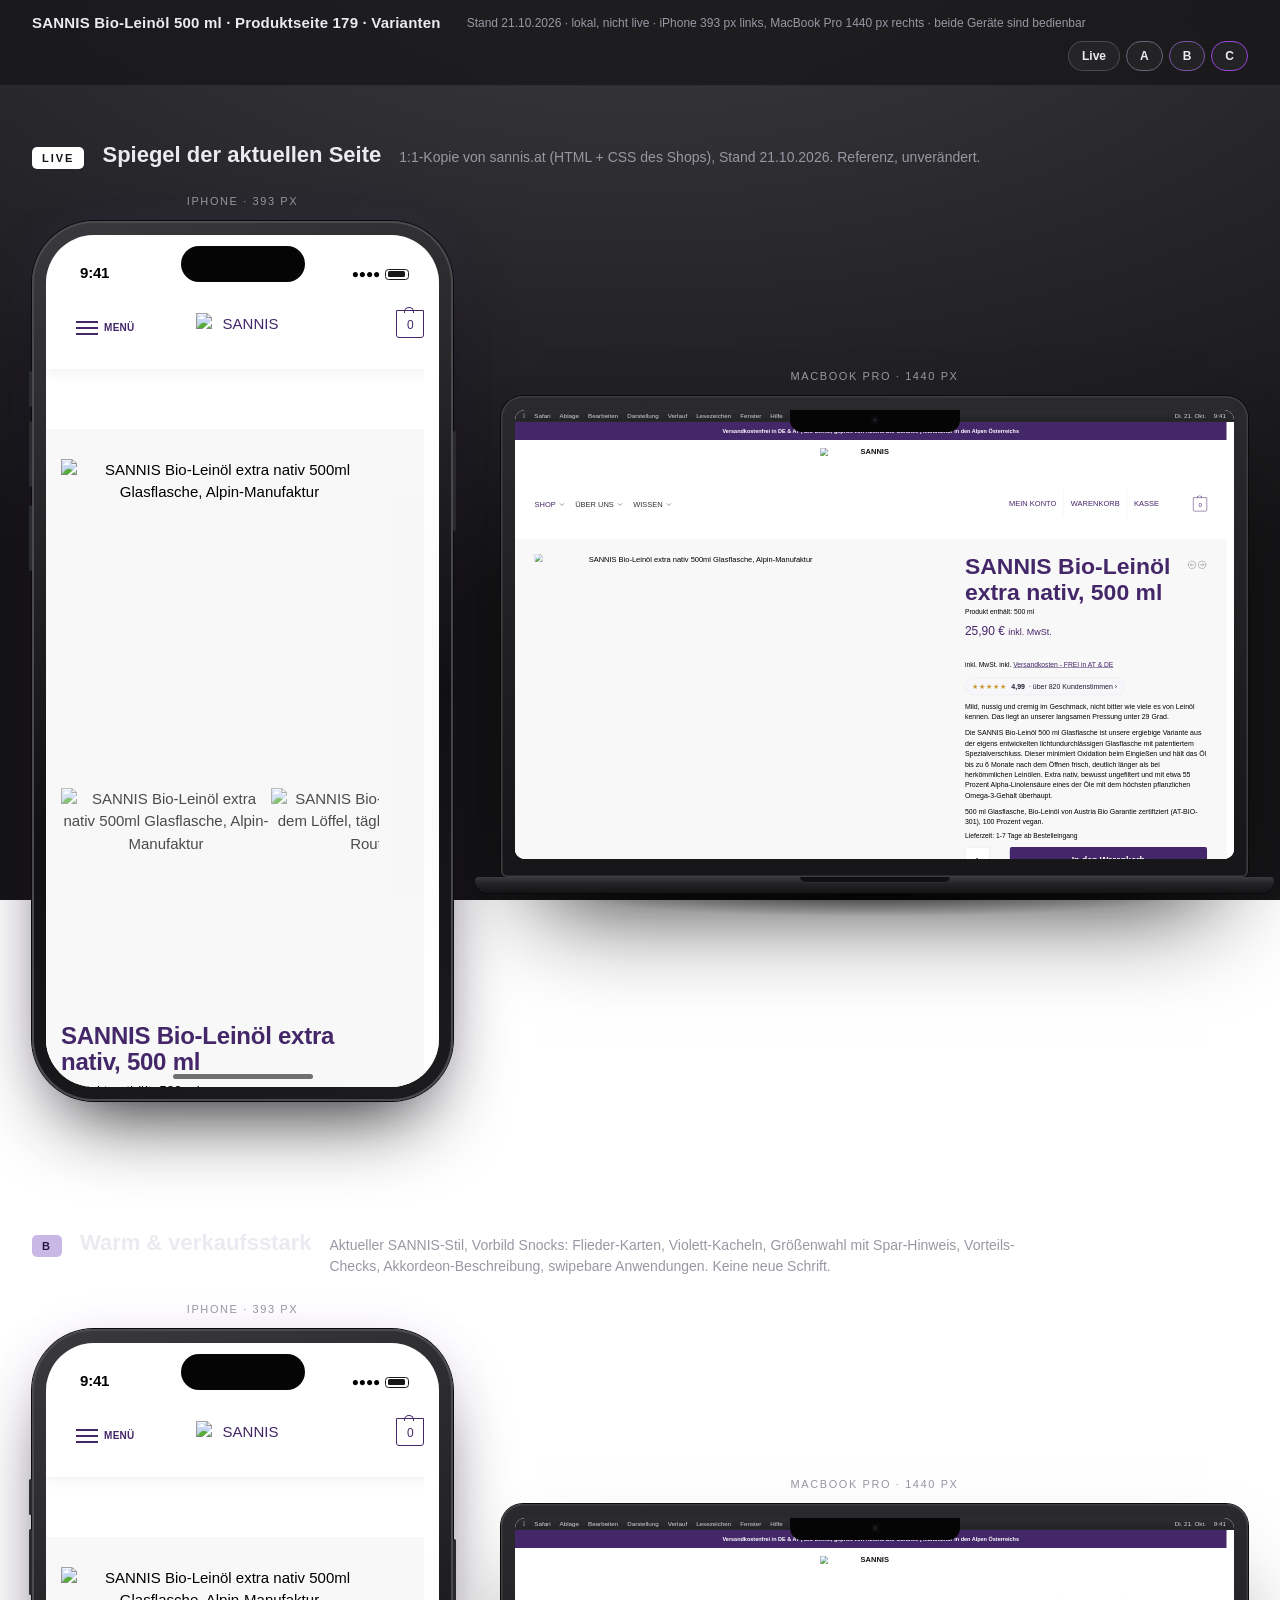
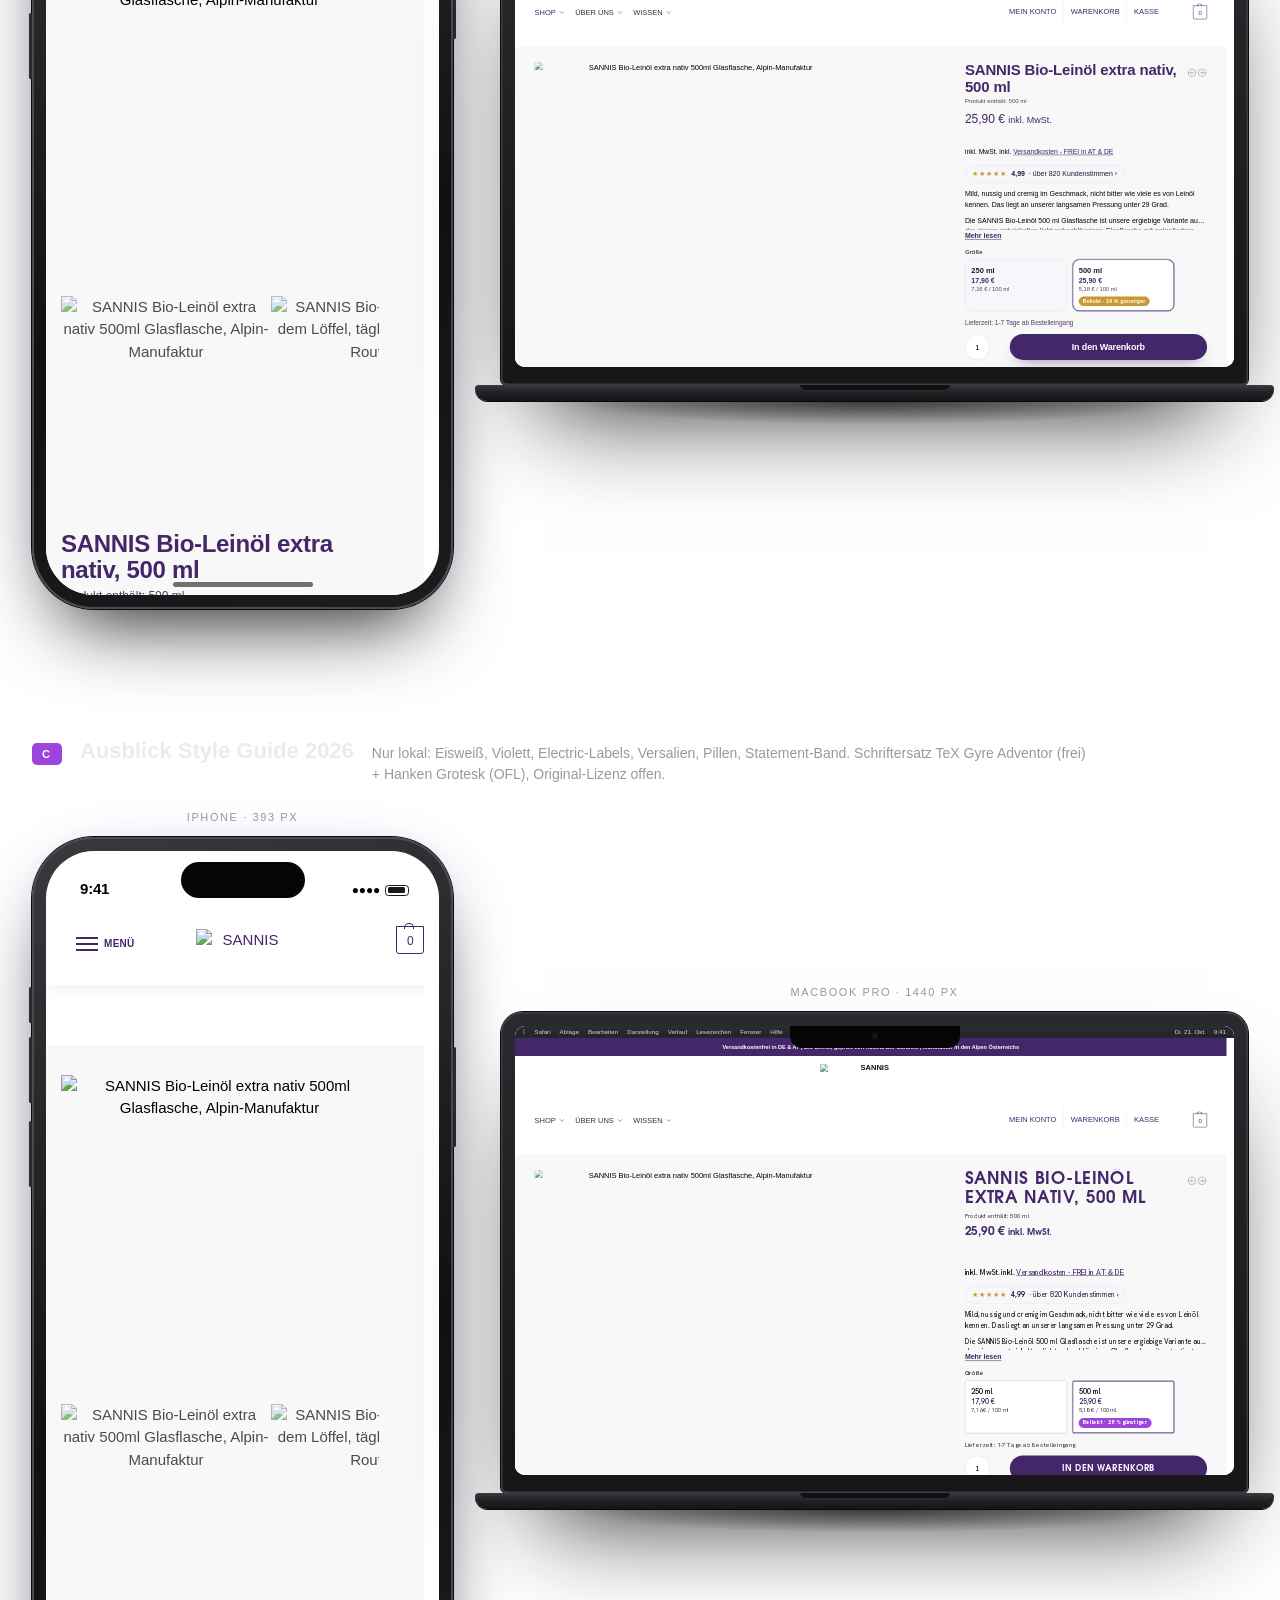
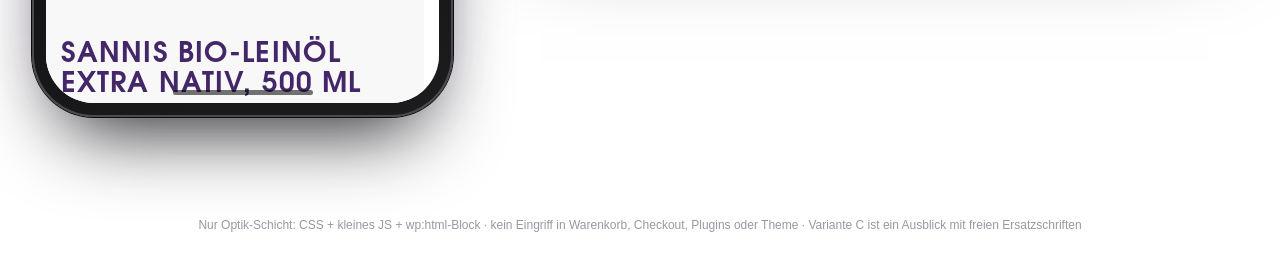
==== 02_varianten/praesentation.html @ bd152a2c "SANNIS Produktseite 179: Vorschau Varianten B/C auf iPhone & MacBook (noindex) Co-Authored-By: Claud" ====
<!doctype html><html lang="de"><head><meta charset="utf-8"><meta name="robots" content="noindex,nofollow"><meta name="viewport" content="width=device-width,initial-scale=1">
<title>SANNIS Produktseite 179 – Varianten auf iPhone & MacBook Pro</title>
<style>
:root{--bg0:#2E2E33;--bg1:#151517;--ink:#ECEAF0;--mute:#9A97A3;--line:rgba(255,255,255,.08);--p:#442769;--el:#9D44DC;--iw:393px;--ih:852px;--mw:1440px;--mh:900px}
*{box-sizing:border-box}
html{scroll-behavior:smooth}
body{margin:0;font-family:-apple-system,BlinkMacSystemFont,"Segoe UI",Roboto,sans-serif;color:var(--ink);background:radial-gradient(1400px 700px at 50% -10%,#3B3B41 0%,var(--bg0) 35%,var(--bg1) 100%) fixed}
header{position:sticky;top:0;z-index:20;backdrop-filter:blur(14px);-webkit-backdrop-filter:blur(14px);background:rgba(21,21,23,.72);border-bottom:1px solid var(--line);padding:14px 32px;display:flex;flex-wrap:wrap;gap:10px 26px;align-items:center}
header h1{font-size:15px;font-weight:600;margin:0;letter-spacing:.2px}
header small{color:var(--mute);font-size:12px}
nav{display:flex;gap:6px;margin-left:auto}
nav a{color:var(--ink);text-decoration:none;font-size:12px;font-weight:600;padding:7px 13px;border-radius:50px;border:1px solid var(--line);background:rgba(255,255,255,.04)}
nav a:hover{background:rgba(255,255,255,.1)}
nav a.live{border-color:rgba(255,255,255,.18)}nav a.a{border-color:#6B6478}nav a.b{border-color:#7B56A8}nav a.c{border-color:var(--el)}
section.row{padding:56px 32px 72px;border-bottom:1px solid var(--line);scroll-margin-top:70px}
.meta{max-width:1500px;margin:0 auto 26px;display:flex;gap:18px;align-items:baseline;flex-wrap:wrap}
.meta .tag{display:inline-block;font-size:11px;letter-spacing:2px;font-weight:700;padding:5px 10px;border-radius:5px;background:#fff;color:#141414}
.meta .tag.a{background:#ECEAF0}.meta .tag.b{background:#C9B8E6;color:#2a1545}.meta .tag.c{background:var(--el);color:#fff}
.meta h2{font-size:22px;margin:0;font-weight:600}
.meta p{margin:0;color:var(--mute);font-size:14px;max-width:720px;line-height:1.5;flex-basis:100%}
.stage{max-width:1500px;margin:0 auto;display:grid;grid-template-columns:auto minmax(0,1fr);gap:48px;align-items:center}
.cap{font-size:11px;letter-spacing:1.6px;text-transform:uppercase;color:var(--mute);margin:0 0 14px;text-align:center}
/* iPhone */
.phone{width:calc(var(--iw) + 28px);padding:14px;border-radius:62px;background:linear-gradient(160deg,#3a3a3e,#111113 60%,#1c1c1f);box-shadow:0 0 0 1px #0b0b0c,inset 0 0 0 2px #4a4a4f,0 40px 80px -30px rgba(0,0,0,.9),0 0 60px -20px rgba(157,68,220,.18);position:relative;margin:0 auto}
.phone::before,.phone::after{content:"";position:absolute;width:3px;border-radius:2px;background:#2b2b2f;left:-3px}
.phone::before{top:150px;height:36px}.phone::after{top:200px;height:66px;box-shadow:0 84px 0 #2b2b2f}
.phone .pwr{position:absolute;right:-3px;top:210px;width:3px;height:100px;border-radius:2px;background:#2b2b2f}
.phone .screen{position:relative;width:var(--iw);height:var(--ih);border-radius:48px;overflow:hidden;background:#fff;box-shadow:inset 0 0 0 1px rgba(0,0,0,.6)}
.phone .island{position:absolute;left:50%;top:11px;transform:translateX(-50%);width:124px;height:36px;border-radius:24px;background:#050506;z-index:3}
.phone .home{position:absolute;left:50%;bottom:8px;transform:translateX(-50%);width:140px;height:5px;border-radius:3px;background:rgba(0,0,0,.55);z-index:3;pointer-events:none}
.phone .sbar{height:54px;background:#fff;display:flex;align-items:flex-end;justify-content:space-between;padding:0 30px 8px 34px;font-size:15px;font-weight:600;color:#000;letter-spacing:-.2px}
.phone .sbar b{display:inline-flex;gap:5px;align-items:center;font-size:12px}
.phone .sbar b i{display:inline-block;width:24px;height:11px;border:1.5px solid #000;border-radius:3.5px;position:relative;opacity:.9}
.phone .sbar b i::after{content:"";position:absolute;left:1.5px;top:1.5px;bottom:1.5px;width:17px;background:#000;border-radius:1.5px}
.phone iframe{display:block;width:var(--iw);height:calc(var(--ih) - 54px);border:0;background:#fff}
/* MacBook Pro */
.mac{width:100%;max-width:1060px;margin:0 auto;position:relative}
.lid{position:relative;border-radius:22px 22px 6px 6px;padding:14px 14px 18px;background:linear-gradient(180deg,#2a2a2e,#161618);box-shadow:0 0 0 1px #0a0a0b,inset 0 0 0 1.5px #3d3d42,0 60px 100px -40px rgba(0,0,0,.95)}
.lid .notch{position:absolute;left:50%;top:14px;transform:translateX(-50%);width:170px;height:22px;border-radius:0 0 12px 12px;background:#050506;z-index:3}
.lid .notch i{position:absolute;left:50%;top:6px;width:8px;height:8px;margin-left:-4px;border-radius:50%;background:#1b1b22;box-shadow:inset 0 0 0 2px #0a0a0c}
.mscreen{position:relative;width:100%;overflow:hidden;border-radius:10px;background:#fff;box-shadow:inset 0 0 0 1px rgba(0,0,0,.7)}
.mscreen .mi{position:absolute;left:0;top:0;width:var(--mw);height:var(--mh);transform-origin:0 0;background:#fff}
.mscreen .mbar{height:24px;background:linear-gradient(#2d2d31,#232327);color:#e8e8ec;font-size:12.5px;display:flex;align-items:center;gap:18px;padding:0 16px;font-weight:600}
.mscreen .mbar span{font-weight:400;opacity:.9}.mscreen .mbar .r{margin-left:auto;display:flex;gap:16px;font-weight:400}
.mscreen iframe{display:block;width:var(--mw);height:calc(var(--mh) - 24px);border:0;background:#fff}
.base{position:relative;height:16px;margin:0 -3.5%;border-radius:4px 4px 14px 14px;background:linear-gradient(180deg,#3a3a3f 0%,#242428 40%,#141416 100%);box-shadow:0 1px 0 #0a0a0b,0 30px 60px -20px rgba(0,0,0,.9)}
.base::before{content:"";position:absolute;left:50%;top:0;transform:translateX(-50%);width:150px;height:6px;border-radius:0 0 8px 8px;background:#101012;box-shadow:inset 0 -1px 0 #2d2d32}
.floor{height:34px;margin:0 2%;background:radial-gradient(60% 100% at 50% 0%,rgba(0,0,0,.55),transparent 70%)}
footer{padding:28px 32px 48px;color:var(--mute);font-size:12px;text-align:center}
@media(max-width:1180px){.stage{grid-template-columns:1fr;gap:56px}.phone{margin:0 auto}}
</style></head><body>
<header><h1>SANNIS Bio-Leinöl 500 ml · Produktseite 179 · Varianten</h1><small>Stand 21.10.2026 · lokal, nicht live · iPhone 393 px links, MacBook Pro 1440 px rechts · beide Geräte sind bedienbar</small>
<nav><a class="live" href="#live">Live</a><a class="a" href="#va">A</a><a class="b" href="#vb">B</a><a class="c" href="#vc">C</a></nav></header>
<section class="row" id="live"><div class="meta"><span class="tag ">LIVE</span><h2>Spiegel der aktuellen Seite</h2><p>1:1-Kopie von sannis.at (HTML + CSS des Shops), Stand 21.10.2026. Referenz, unverändert.</p></div><div class="stage"><div><p class="cap">iPhone · 393 px</p><div class="phone"><span class="pwr"></span><div class="screen"><span class="island"></span><div class="sbar"><span>9:41</span><b>●●●● <i></i></b></div><iframe src="../01_spiegel/index.html" title="Spiegel der aktuellen Seite iPhone" loading="lazy"></iframe><span class="home"></span></div></div></div><div><p class="cap">MacBook Pro · 1440 px</p><div class="mac"><div class="lid"><span class="notch"><i></i></span><div class="mscreen"><div class="mi"><div class="mbar">&#63743; <span>Safari</span><span>Ablage</span><span>Bearbeiten</span><span>Darstellung</span><span>Verlauf</span><span>Lesezeichen</span><span>Fenster</span><span>Hilfe</span><div class="r"><span>Di. 21. Okt.</span><span>9:41</span></div></div><iframe src="../01_spiegel/index.html" title="Spiegel der aktuellen Seite MacBook" loading="lazy"></iframe></div></div></div><div class="base"></div><div class="floor"></div></div></div></div></section>
<section class="row" id="vb"><div class="meta"><span class="tag b">B</span><h2>Warm &amp; verkaufsstark</h2><p>Aktueller SANNIS-Stil, Vorbild Snocks: Flieder-Karten, Violett-Kacheln, Größenwahl mit Spar-Hinweis, Vorteils-Checks, Akkordeon-Beschreibung, swipebare Anwendungen. Keine neue Schrift.</p></div><div class="stage"><div><p class="cap">iPhone · 393 px</p><div class="phone"><span class="pwr"></span><div class="screen"><span class="island"></span><div class="sbar"><span>9:41</span><b>●●●● <i></i></b></div><iframe src="variante_B.html" title="Warm &amp; verkaufsstark iPhone" loading="lazy"></iframe><span class="home"></span></div></div></div><div><p class="cap">MacBook Pro · 1440 px</p><div class="mac"><div class="lid"><span class="notch"><i></i></span><div class="mscreen"><div class="mi"><div class="mbar">&#63743; <span>Safari</span><span>Ablage</span><span>Bearbeiten</span><span>Darstellung</span><span>Verlauf</span><span>Lesezeichen</span><span>Fenster</span><span>Hilfe</span><div class="r"><span>Di. 21. Okt.</span><span>9:41</span></div></div><iframe src="variante_B.html" title="Warm &amp; verkaufsstark MacBook" loading="lazy"></iframe></div></div></div><div class="base"></div><div class="floor"></div></div></div></div></section>
<section class="row" id="vc"><div class="meta"><span class="tag c">C</span><h2>Ausblick Style Guide 2026</h2><p>Nur lokal: Eisweiß, Violett, Electric-Labels, Versalien, Pillen, Statement-Band. Schriftersatz TeX Gyre Adventor (frei) + Hanken Grotesk (OFL), Original-Lizenz offen.</p></div><div class="stage"><div><p class="cap">iPhone · 393 px</p><div class="phone"><span class="pwr"></span><div class="screen"><span class="island"></span><div class="sbar"><span>9:41</span><b>●●●● <i></i></b></div><iframe src="variante_C.html" title="Ausblick Style Guide 2026 iPhone" loading="lazy"></iframe><span class="home"></span></div></div></div><div><p class="cap">MacBook Pro · 1440 px</p><div class="mac"><div class="lid"><span class="notch"><i></i></span><div class="mscreen"><div class="mi"><div class="mbar">&#63743; <span>Safari</span><span>Ablage</span><span>Bearbeiten</span><span>Darstellung</span><span>Verlauf</span><span>Lesezeichen</span><span>Fenster</span><span>Hilfe</span><div class="r"><span>Di. 21. Okt.</span><span>9:41</span></div></div><iframe src="variante_C.html" title="Ausblick Style Guide 2026 MacBook" loading="lazy"></iframe></div></div></div><div class="base"></div><div class="floor"></div></div></div></div></section>
<footer>Nur Optik-Schicht: CSS + kleines JS + wp:html-Block · kein Eingriff in Warenkorb, Checkout, Plugins oder Theme · Variante C ist ein Ausblick mit freien Ersatzschriften</footer>
<script>
(function(){
 function fit(){
  document.querySelectorAll('.mscreen').forEach(function(w){var f=w.querySelector('.mi');var s=w.clientWidth/1440;f.style.transform='scale('+s+')';w.style.height=Math.round(900*s)+'px';});
  var vw=document.documentElement.clientWidth;var ps=vw<480?(vw-64)/421:1;
  document.querySelectorAll('.phone').forEach(function(p){p.style.transform=ps<1?'scale('+ps+')':'';p.style.transformOrigin='top center';p.parentNode.style.height=ps<1?Math.round(880*ps)+'px':''});
 }
 window.addEventListener('resize',fit);window.addEventListener('load',fit);fit();
})();
</script></body></html>
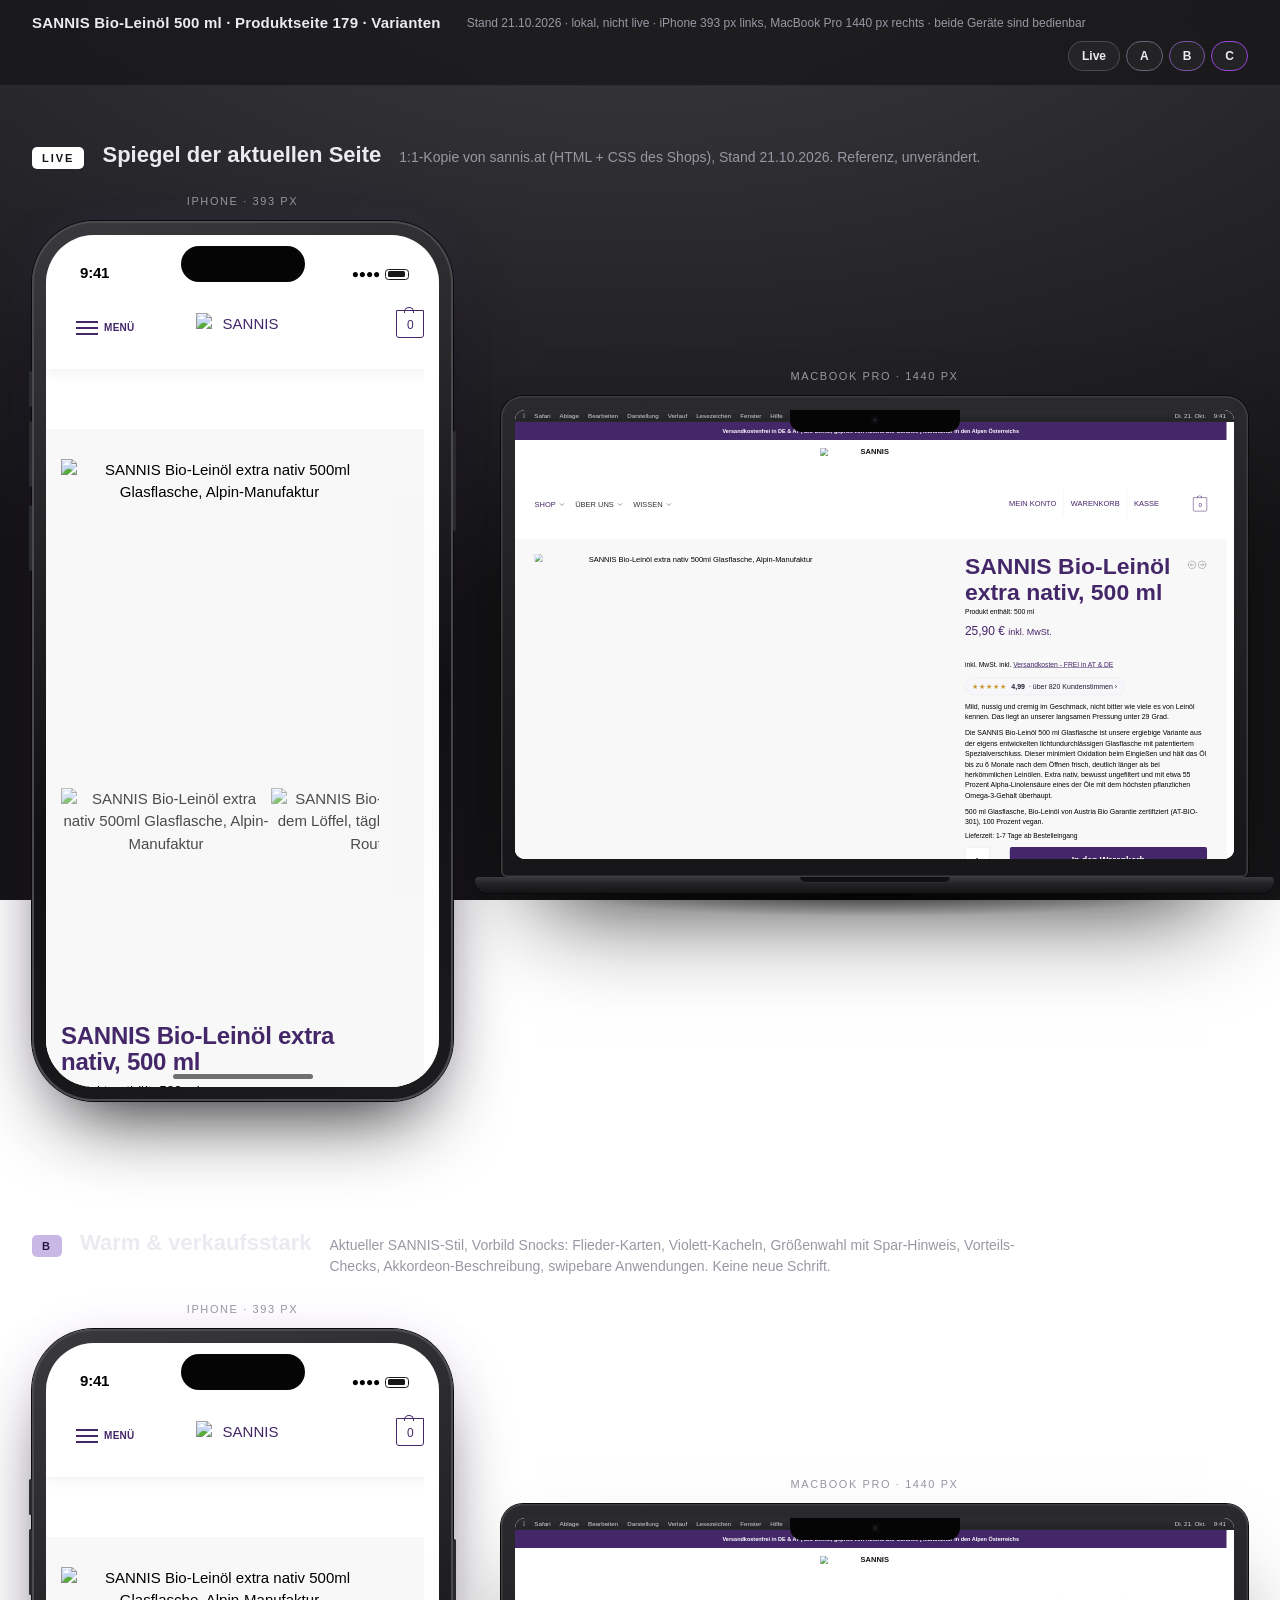
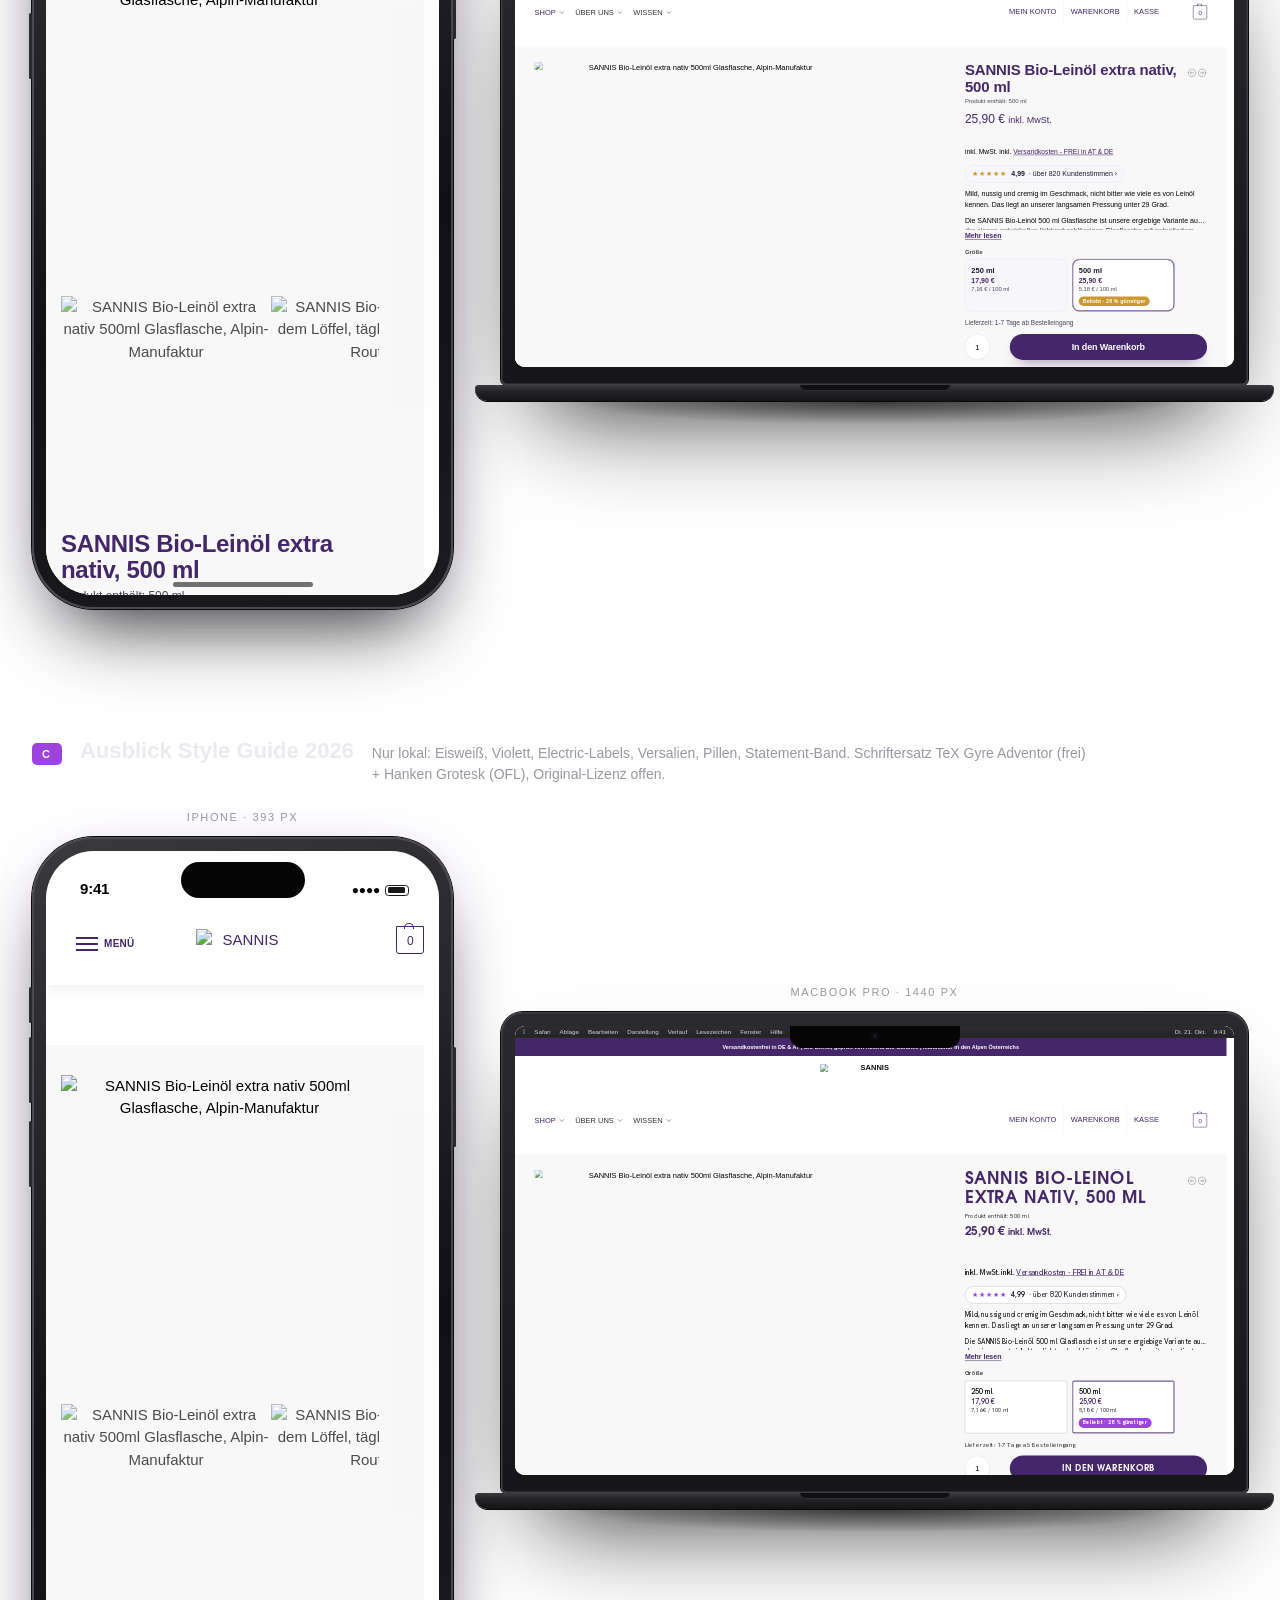
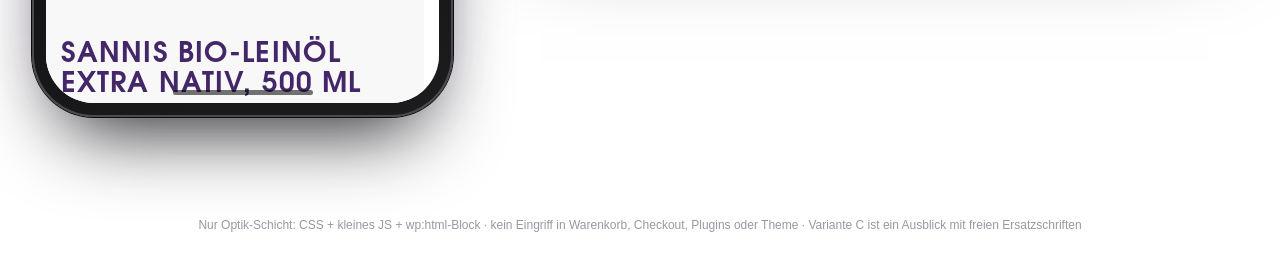
==== commit d9e67163: "Vorschau Varianten B/C" ====
--- a/02_varianten/praesentation.html
+++ b/02_varianten/praesentation.html
@@ -1,4 +1,4 @@
-<!doctype html><html lang="de"><head><meta charset="utf-8"><meta name="robots" content="noindex,nofollow"><meta name="viewport" content="width=device-width,initial-scale=1">
+<!doctype html><html lang="de"><head><meta name="robots" content="noindex,nofollow"><meta charset="utf-8"><meta name="viewport" content="width=device-width,initial-scale=1">
 <title>SANNIS Produktseite 179 – Varianten auf iPhone & MacBook Pro</title>
 <style>
 :root{--bg0:#2E2E33;--bg1:#151517;--ink:#ECEAF0;--mute:#9A97A3;--line:rgba(255,255,255,.08);--p:#442769;--el:#9D44DC;--iw:393px;--ih:852px;--mw:1440px;--mh:900px}
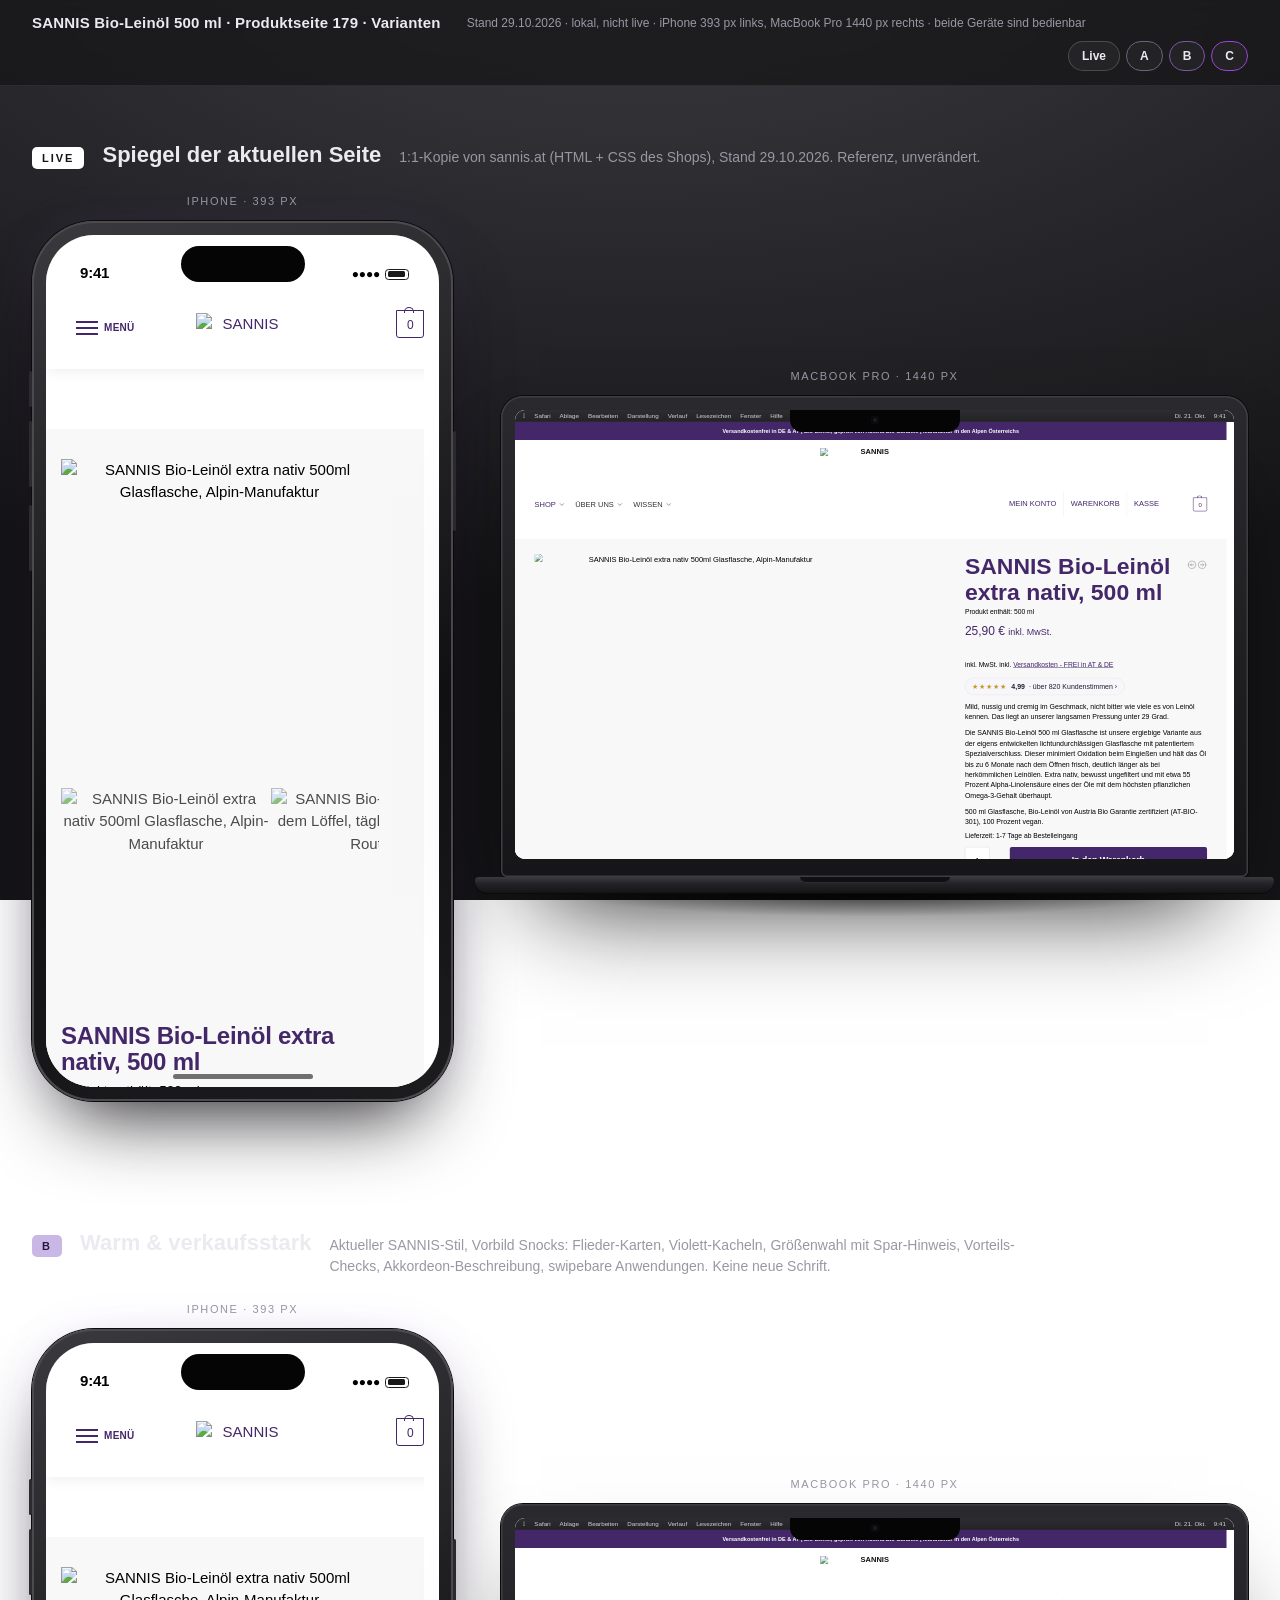
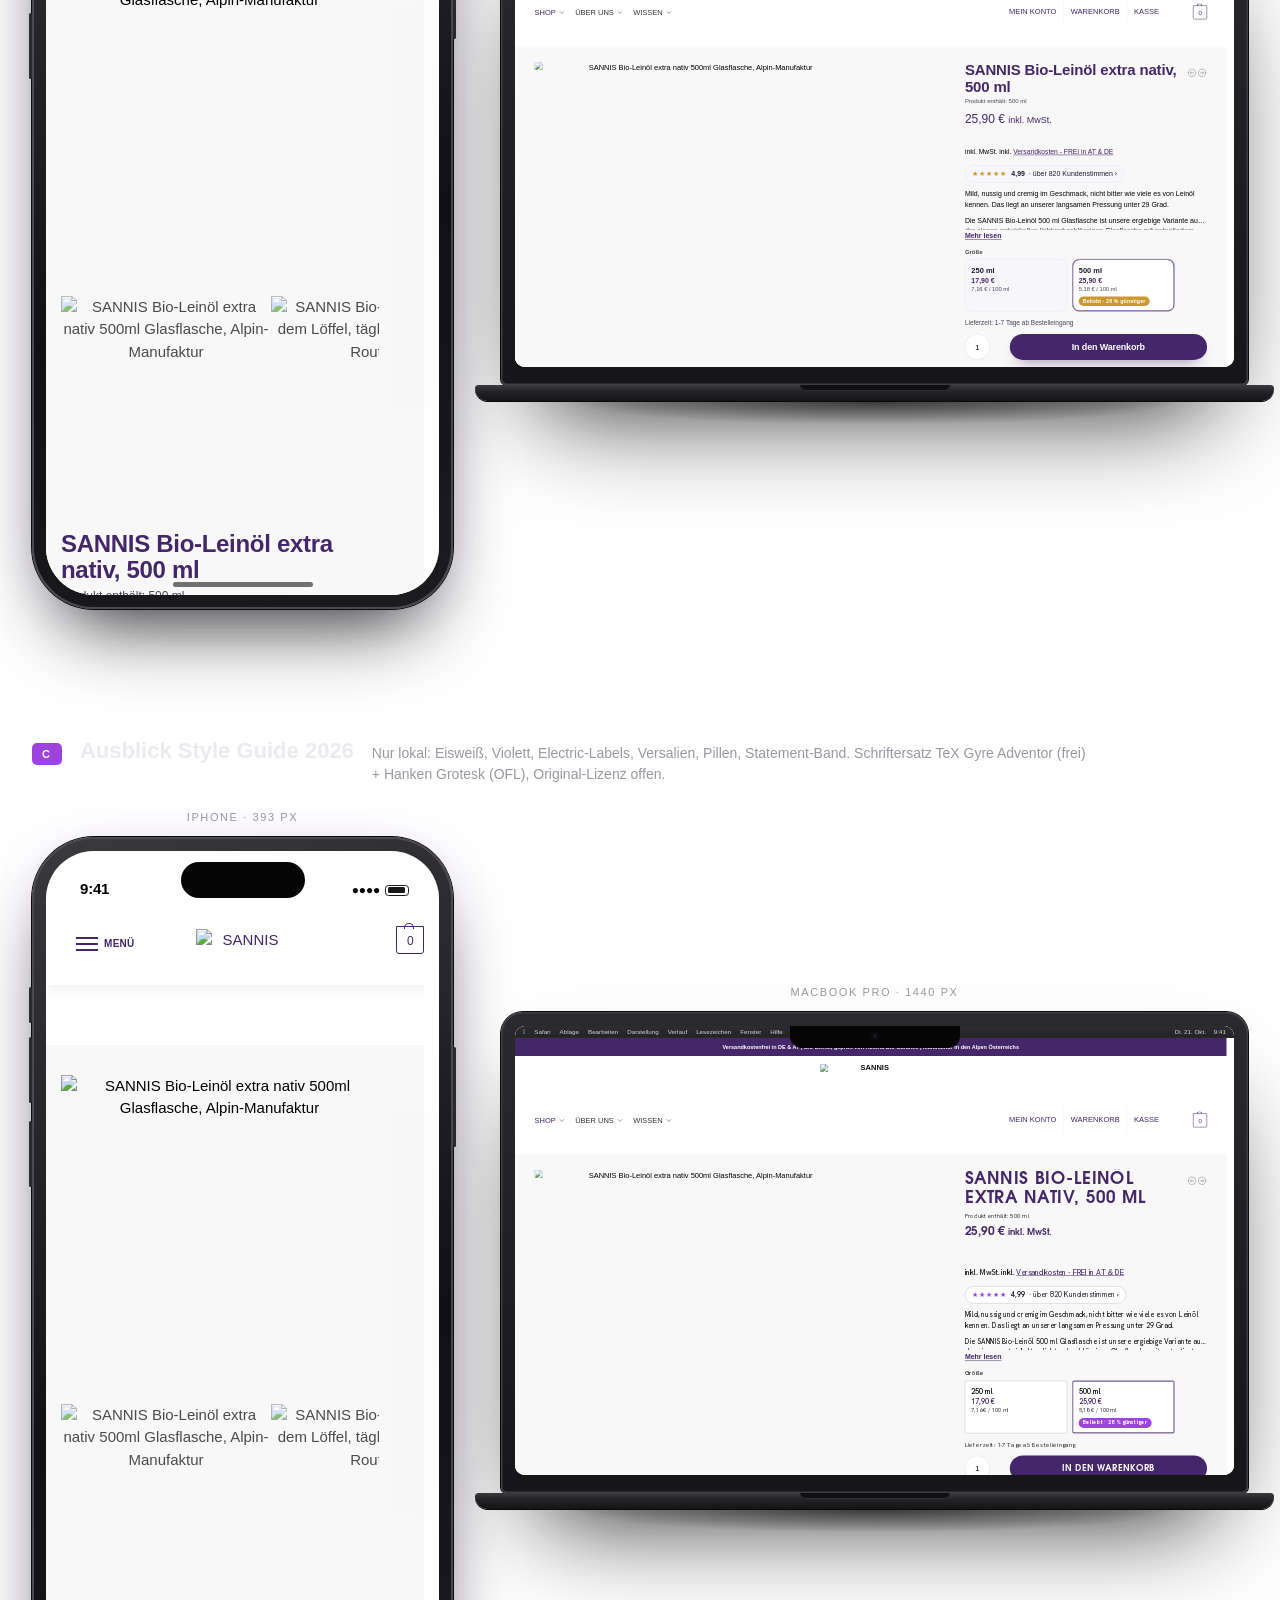
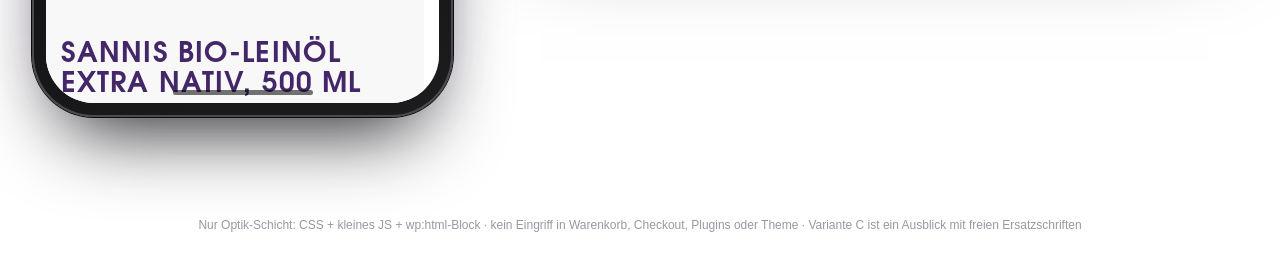
==== commit d1b7aa53: "Variante C: Fassung für Style Guide (ohne Hinweis) + Übergabe-Paket handoff/ Co-Authored-By: Claude " ====
--- a/02_varianten/praesentation.html
+++ b/02_varianten/praesentation.html
@@ -49,9 +49,9 @@
 footer{padding:28px 32px 48px;color:var(--mute);font-size:12px;text-align:center}
 @media(max-width:1180px){.stage{grid-template-columns:1fr;gap:56px}.phone{margin:0 auto}}
 </style></head><body>
-<header><h1>SANNIS Bio-Leinöl 500 ml · Produktseite 179 · Varianten</h1><small>Stand 21.10.2026 · lokal, nicht live · iPhone 393 px links, MacBook Pro 1440 px rechts · beide Geräte sind bedienbar</small>
+<header><h1>SANNIS Bio-Leinöl 500 ml · Produktseite 179 · Varianten</h1><small>Stand 29.10.2026 · lokal, nicht live · iPhone 393 px links, MacBook Pro 1440 px rechts · beide Geräte sind bedienbar</small>
 <nav><a class="live" href="#live">Live</a><a class="a" href="#va">A</a><a class="b" href="#vb">B</a><a class="c" href="#vc">C</a></nav></header>
-<section class="row" id="live"><div class="meta"><span class="tag ">LIVE</span><h2>Spiegel der aktuellen Seite</h2><p>1:1-Kopie von sannis.at (HTML + CSS des Shops), Stand 21.10.2026. Referenz, unverändert.</p></div><div class="stage"><div><p class="cap">iPhone · 393 px</p><div class="phone"><span class="pwr"></span><div class="screen"><span class="island"></span><div class="sbar"><span>9:41</span><b>●●●● <i></i></b></div><iframe src="../01_spiegel/index.html" title="Spiegel der aktuellen Seite iPhone" loading="lazy"></iframe><span class="home"></span></div></div></div><div><p class="cap">MacBook Pro · 1440 px</p><div class="mac"><div class="lid"><span class="notch"><i></i></span><div class="mscreen"><div class="mi"><div class="mbar">&#63743; <span>Safari</span><span>Ablage</span><span>Bearbeiten</span><span>Darstellung</span><span>Verlauf</span><span>Lesezeichen</span><span>Fenster</span><span>Hilfe</span><div class="r"><span>Di. 21. Okt.</span><span>9:41</span></div></div><iframe src="../01_spiegel/index.html" title="Spiegel der aktuellen Seite MacBook" loading="lazy"></iframe></div></div></div><div class="base"></div><div class="floor"></div></div></div></div></section>
+<section class="row" id="live"><div class="meta"><span class="tag ">LIVE</span><h2>Spiegel der aktuellen Seite</h2><p>1:1-Kopie von sannis.at (HTML + CSS des Shops), Stand 29.10.2026. Referenz, unverändert.</p></div><div class="stage"><div><p class="cap">iPhone · 393 px</p><div class="phone"><span class="pwr"></span><div class="screen"><span class="island"></span><div class="sbar"><span>9:41</span><b>●●●● <i></i></b></div><iframe src="../01_spiegel/index.html" title="Spiegel der aktuellen Seite iPhone" loading="lazy"></iframe><span class="home"></span></div></div></div><div><p class="cap">MacBook Pro · 1440 px</p><div class="mac"><div class="lid"><span class="notch"><i></i></span><div class="mscreen"><div class="mi"><div class="mbar">&#63743; <span>Safari</span><span>Ablage</span><span>Bearbeiten</span><span>Darstellung</span><span>Verlauf</span><span>Lesezeichen</span><span>Fenster</span><span>Hilfe</span><div class="r"><span>Di. 21. Okt.</span><span>9:41</span></div></div><iframe src="../01_spiegel/index.html" title="Spiegel der aktuellen Seite MacBook" loading="lazy"></iframe></div></div></div><div class="base"></div><div class="floor"></div></div></div></div></section>
 <section class="row" id="vb"><div class="meta"><span class="tag b">B</span><h2>Warm &amp; verkaufsstark</h2><p>Aktueller SANNIS-Stil, Vorbild Snocks: Flieder-Karten, Violett-Kacheln, Größenwahl mit Spar-Hinweis, Vorteils-Checks, Akkordeon-Beschreibung, swipebare Anwendungen. Keine neue Schrift.</p></div><div class="stage"><div><p class="cap">iPhone · 393 px</p><div class="phone"><span class="pwr"></span><div class="screen"><span class="island"></span><div class="sbar"><span>9:41</span><b>●●●● <i></i></b></div><iframe src="variante_B.html" title="Warm &amp; verkaufsstark iPhone" loading="lazy"></iframe><span class="home"></span></div></div></div><div><p class="cap">MacBook Pro · 1440 px</p><div class="mac"><div class="lid"><span class="notch"><i></i></span><div class="mscreen"><div class="mi"><div class="mbar">&#63743; <span>Safari</span><span>Ablage</span><span>Bearbeiten</span><span>Darstellung</span><span>Verlauf</span><span>Lesezeichen</span><span>Fenster</span><span>Hilfe</span><div class="r"><span>Di. 21. Okt.</span><span>9:41</span></div></div><iframe src="variante_B.html" title="Warm &amp; verkaufsstark MacBook" loading="lazy"></iframe></div></div></div><div class="base"></div><div class="floor"></div></div></div></div></section>
 <section class="row" id="vc"><div class="meta"><span class="tag c">C</span><h2>Ausblick Style Guide 2026</h2><p>Nur lokal: Eisweiß, Violett, Electric-Labels, Versalien, Pillen, Statement-Band. Schriftersatz TeX Gyre Adventor (frei) + Hanken Grotesk (OFL), Original-Lizenz offen.</p></div><div class="stage"><div><p class="cap">iPhone · 393 px</p><div class="phone"><span class="pwr"></span><div class="screen"><span class="island"></span><div class="sbar"><span>9:41</span><b>●●●● <i></i></b></div><iframe src="variante_C.html" title="Ausblick Style Guide 2026 iPhone" loading="lazy"></iframe><span class="home"></span></div></div></div><div><p class="cap">MacBook Pro · 1440 px</p><div class="mac"><div class="lid"><span class="notch"><i></i></span><div class="mscreen"><div class="mi"><div class="mbar">&#63743; <span>Safari</span><span>Ablage</span><span>Bearbeiten</span><span>Darstellung</span><span>Verlauf</span><span>Lesezeichen</span><span>Fenster</span><span>Hilfe</span><div class="r"><span>Di. 21. Okt.</span><span>9:41</span></div></div><iframe src="variante_C.html" title="Ausblick Style Guide 2026 MacBook" loading="lazy"></iframe></div></div></div><div class="base"></div><div class="floor"></div></div></div></div></section>
 <footer>Nur Optik-Schicht: CSS + kleines JS + wp:html-Block · kein Eingriff in Warenkorb, Checkout, Plugins oder Theme · Variante C ist ein Ausblick mit freien Ersatzschriften</footer>
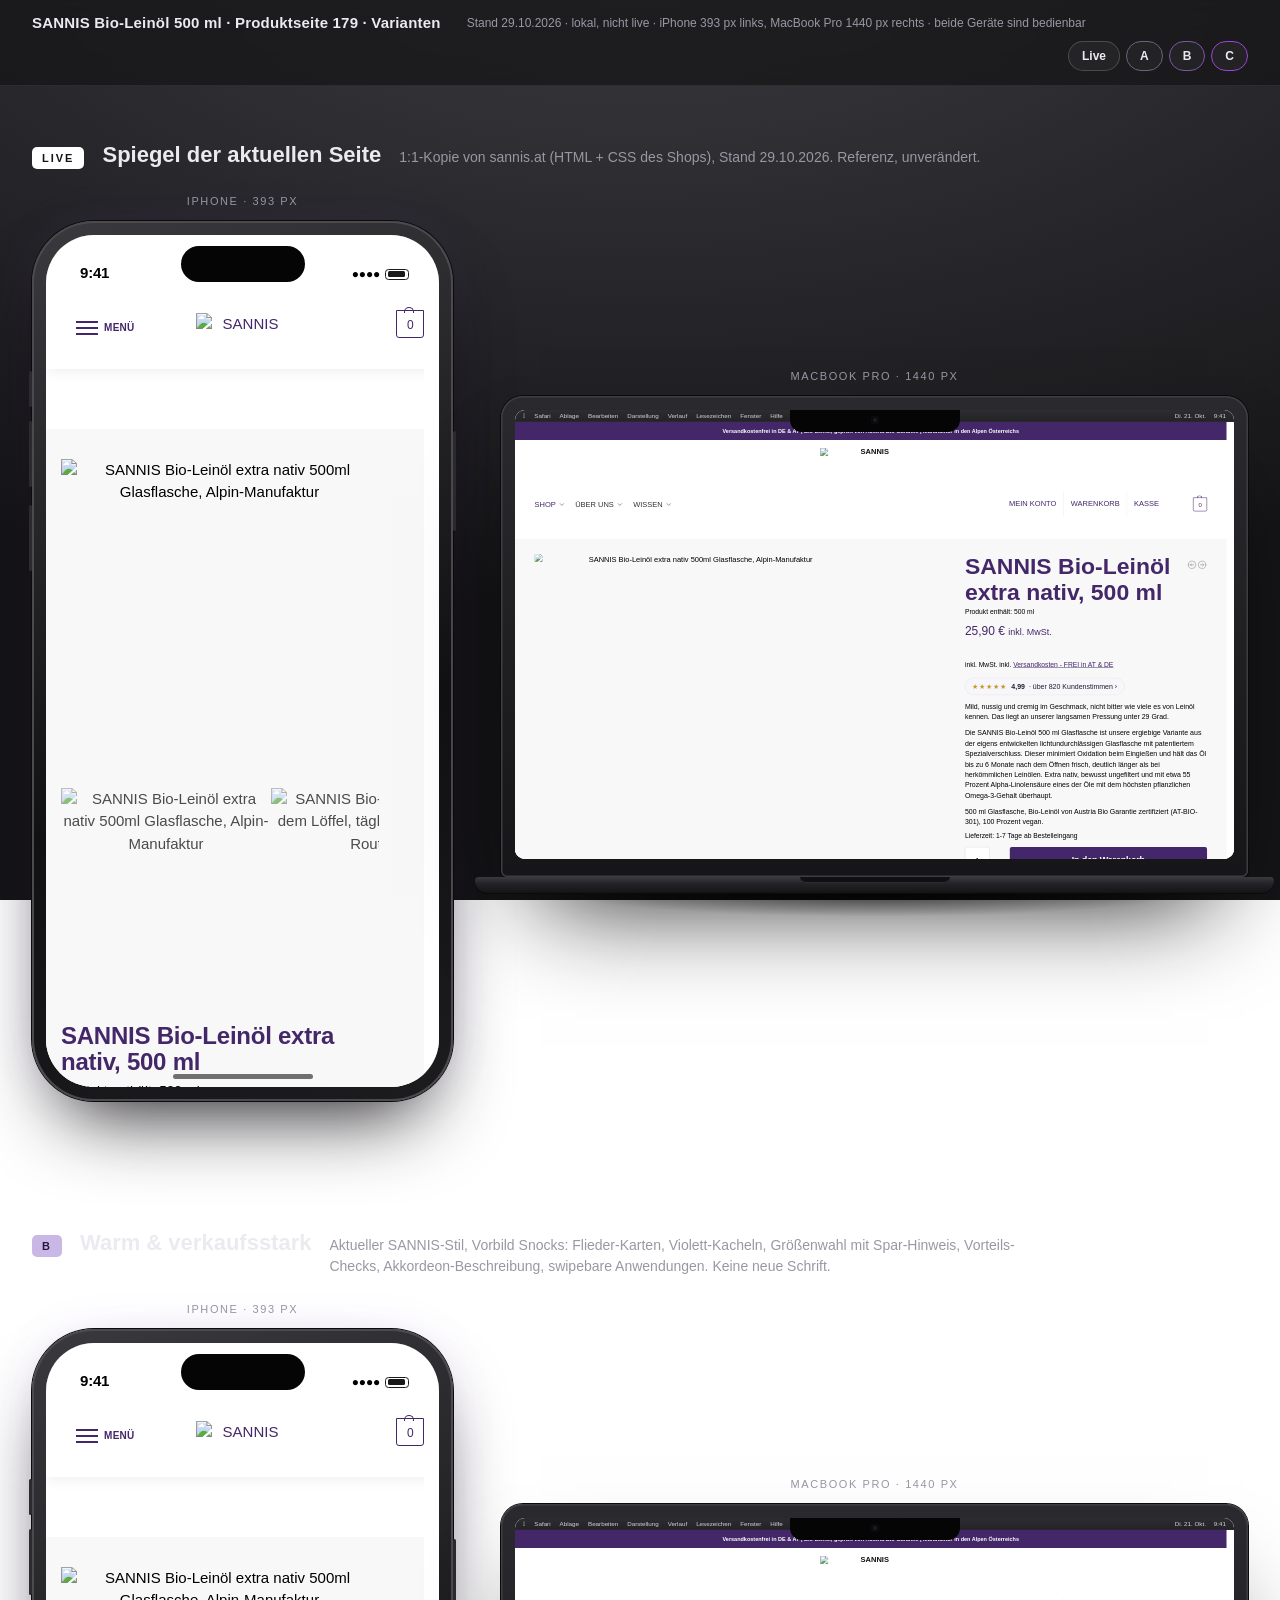
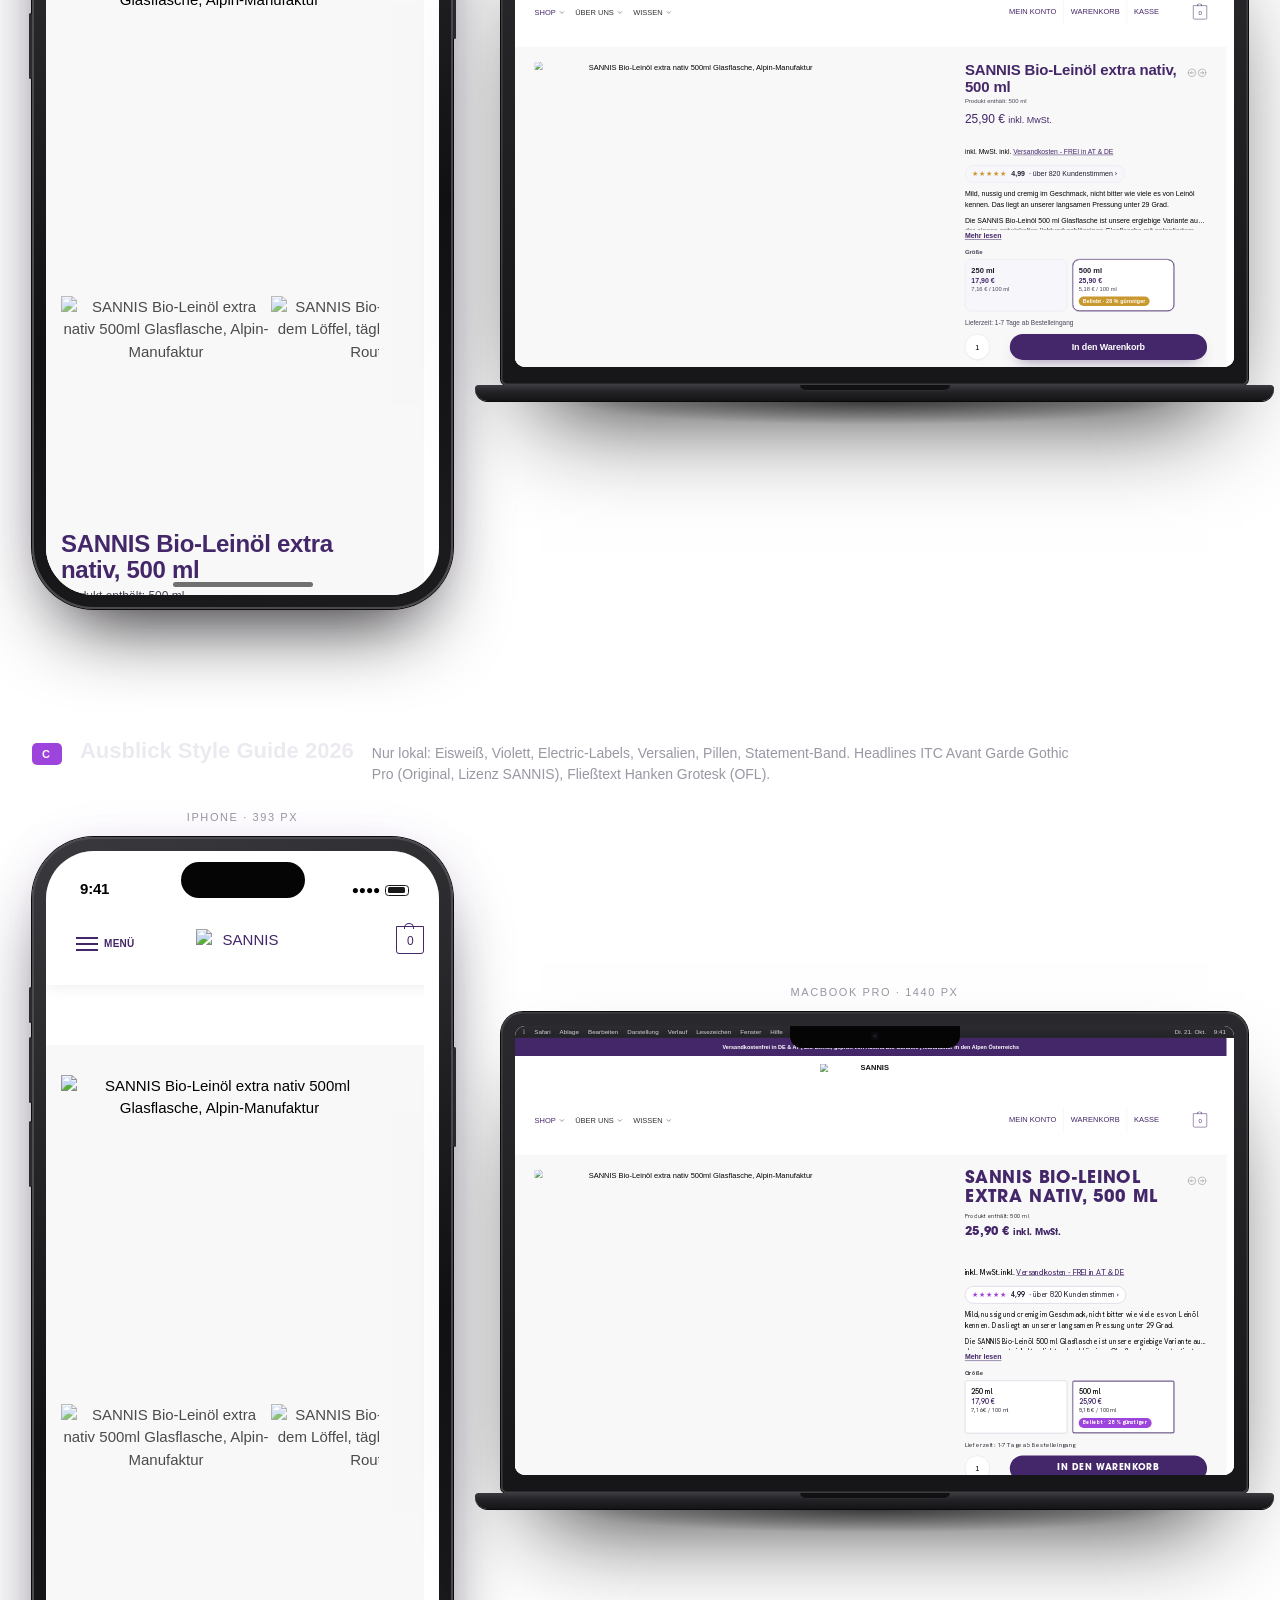
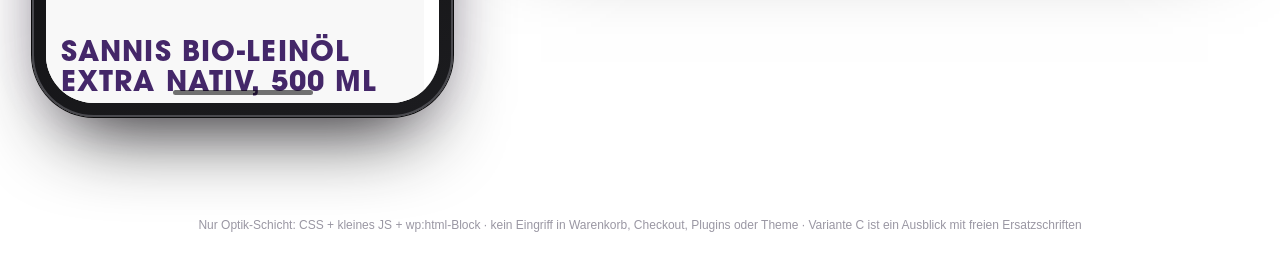
==== commit 85852881: "Variante C: Originalschrift ITC Avant Garde Gothic Pro (WOFF2) statt Ersatz, Handoff aktualisiert Co" ====
--- a/02_varianten/praesentation.html
+++ b/02_varianten/praesentation.html
@@ -53,7 +53,7 @@
 <nav><a class="live" href="#live">Live</a><a class="a" href="#va">A</a><a class="b" href="#vb">B</a><a class="c" href="#vc">C</a></nav></header>
 <section class="row" id="live"><div class="meta"><span class="tag ">LIVE</span><h2>Spiegel der aktuellen Seite</h2><p>1:1-Kopie von sannis.at (HTML + CSS des Shops), Stand 29.10.2026. Referenz, unverändert.</p></div><div class="stage"><div><p class="cap">iPhone · 393 px</p><div class="phone"><span class="pwr"></span><div class="screen"><span class="island"></span><div class="sbar"><span>9:41</span><b>●●●● <i></i></b></div><iframe src="../01_spiegel/index.html" title="Spiegel der aktuellen Seite iPhone" loading="lazy"></iframe><span class="home"></span></div></div></div><div><p class="cap">MacBook Pro · 1440 px</p><div class="mac"><div class="lid"><span class="notch"><i></i></span><div class="mscreen"><div class="mi"><div class="mbar">&#63743; <span>Safari</span><span>Ablage</span><span>Bearbeiten</span><span>Darstellung</span><span>Verlauf</span><span>Lesezeichen</span><span>Fenster</span><span>Hilfe</span><div class="r"><span>Di. 21. Okt.</span><span>9:41</span></div></div><iframe src="../01_spiegel/index.html" title="Spiegel der aktuellen Seite MacBook" loading="lazy"></iframe></div></div></div><div class="base"></div><div class="floor"></div></div></div></div></section>
 <section class="row" id="vb"><div class="meta"><span class="tag b">B</span><h2>Warm &amp; verkaufsstark</h2><p>Aktueller SANNIS-Stil, Vorbild Snocks: Flieder-Karten, Violett-Kacheln, Größenwahl mit Spar-Hinweis, Vorteils-Checks, Akkordeon-Beschreibung, swipebare Anwendungen. Keine neue Schrift.</p></div><div class="stage"><div><p class="cap">iPhone · 393 px</p><div class="phone"><span class="pwr"></span><div class="screen"><span class="island"></span><div class="sbar"><span>9:41</span><b>●●●● <i></i></b></div><iframe src="variante_B.html" title="Warm &amp; verkaufsstark iPhone" loading="lazy"></iframe><span class="home"></span></div></div></div><div><p class="cap">MacBook Pro · 1440 px</p><div class="mac"><div class="lid"><span class="notch"><i></i></span><div class="mscreen"><div class="mi"><div class="mbar">&#63743; <span>Safari</span><span>Ablage</span><span>Bearbeiten</span><span>Darstellung</span><span>Verlauf</span><span>Lesezeichen</span><span>Fenster</span><span>Hilfe</span><div class="r"><span>Di. 21. Okt.</span><span>9:41</span></div></div><iframe src="variante_B.html" title="Warm &amp; verkaufsstark MacBook" loading="lazy"></iframe></div></div></div><div class="base"></div><div class="floor"></div></div></div></div></section>
-<section class="row" id="vc"><div class="meta"><span class="tag c">C</span><h2>Ausblick Style Guide 2026</h2><p>Nur lokal: Eisweiß, Violett, Electric-Labels, Versalien, Pillen, Statement-Band. Schriftersatz TeX Gyre Adventor (frei) + Hanken Grotesk (OFL), Original-Lizenz offen.</p></div><div class="stage"><div><p class="cap">iPhone · 393 px</p><div class="phone"><span class="pwr"></span><div class="screen"><span class="island"></span><div class="sbar"><span>9:41</span><b>●●●● <i></i></b></div><iframe src="variante_C.html" title="Ausblick Style Guide 2026 iPhone" loading="lazy"></iframe><span class="home"></span></div></div></div><div><p class="cap">MacBook Pro · 1440 px</p><div class="mac"><div class="lid"><span class="notch"><i></i></span><div class="mscreen"><div class="mi"><div class="mbar">&#63743; <span>Safari</span><span>Ablage</span><span>Bearbeiten</span><span>Darstellung</span><span>Verlauf</span><span>Lesezeichen</span><span>Fenster</span><span>Hilfe</span><div class="r"><span>Di. 21. Okt.</span><span>9:41</span></div></div><iframe src="variante_C.html" title="Ausblick Style Guide 2026 MacBook" loading="lazy"></iframe></div></div></div><div class="base"></div><div class="floor"></div></div></div></div></section>
+<section class="row" id="vc"><div class="meta"><span class="tag c">C</span><h2>Ausblick Style Guide 2026</h2><p>Nur lokal: Eisweiß, Violett, Electric-Labels, Versalien, Pillen, Statement-Band. Headlines ITC Avant Garde Gothic Pro (Original, Lizenz SANNIS), Fließtext Hanken Grotesk (OFL).</p></div><div class="stage"><div><p class="cap">iPhone · 393 px</p><div class="phone"><span class="pwr"></span><div class="screen"><span class="island"></span><div class="sbar"><span>9:41</span><b>●●●● <i></i></b></div><iframe src="variante_C.html" title="Ausblick Style Guide 2026 iPhone" loading="lazy"></iframe><span class="home"></span></div></div></div><div><p class="cap">MacBook Pro · 1440 px</p><div class="mac"><div class="lid"><span class="notch"><i></i></span><div class="mscreen"><div class="mi"><div class="mbar">&#63743; <span>Safari</span><span>Ablage</span><span>Bearbeiten</span><span>Darstellung</span><span>Verlauf</span><span>Lesezeichen</span><span>Fenster</span><span>Hilfe</span><div class="r"><span>Di. 21. Okt.</span><span>9:41</span></div></div><iframe src="variante_C.html" title="Ausblick Style Guide 2026 MacBook" loading="lazy"></iframe></div></div></div><div class="base"></div><div class="floor"></div></div></div></div></section>
 <footer>Nur Optik-Schicht: CSS + kleines JS + wp:html-Block · kein Eingriff in Warenkorb, Checkout, Plugins oder Theme · Variante C ist ein Ausblick mit freien Ersatzschriften</footer>
 <script>
 (function(){
